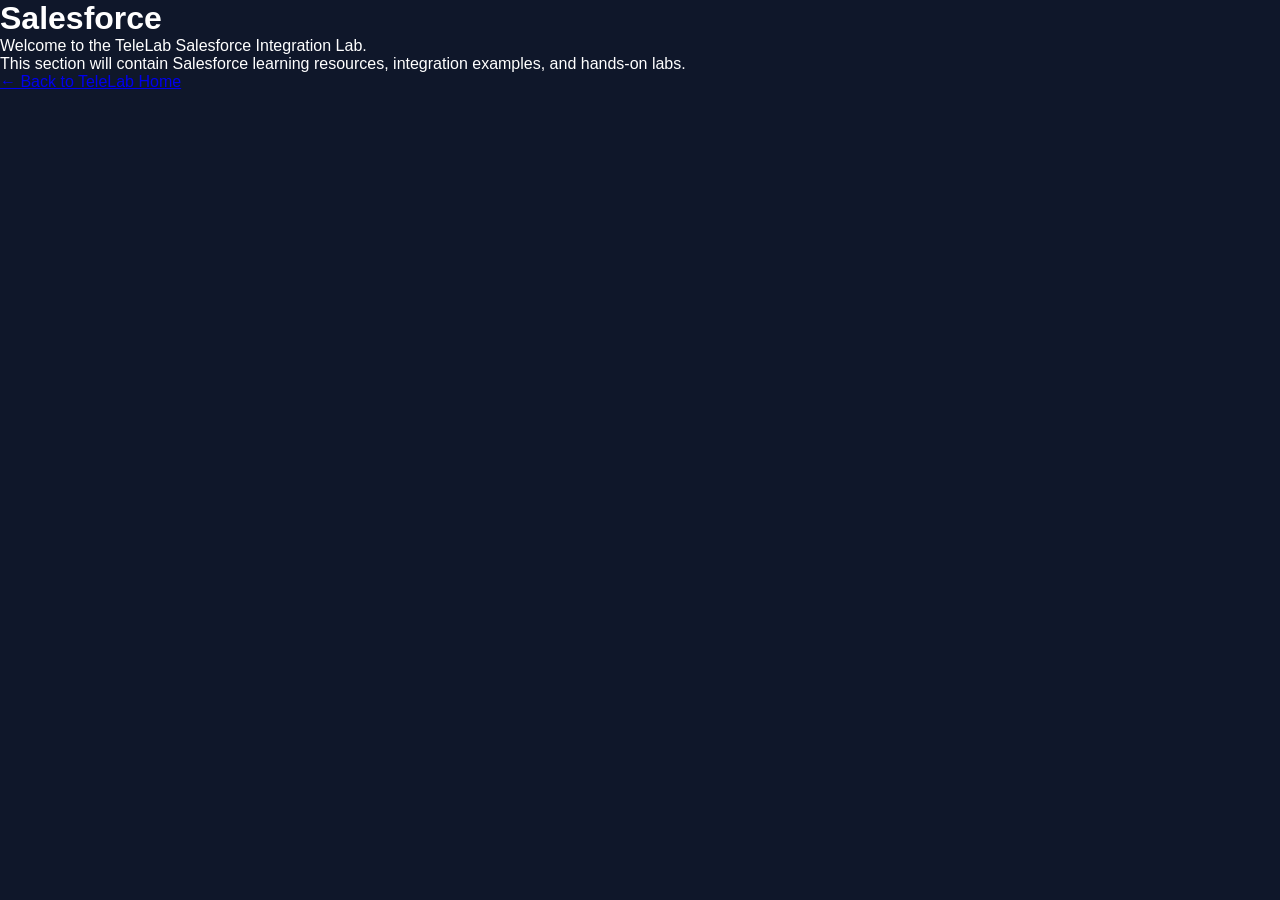
==== salesforce/index.html @ 6d781824 "Add Salesforce section" ====
<!DOCTYPE html>
<html lang="en">
<head>
    <meta charset="UTF-8">
    <meta name="viewport" content="width=device-width, initial-scale=1.0">
    <title>TeleLab - Salesforce</title>

    <link rel="stylesheet" href="../css/style.css">
</head>

<body>

    <h1>Salesforce</h1>

    <p>
        Welcome to the TeleLab Salesforce Integration Lab.
    </p>

    <p>
        This section will contain Salesforce learning resources,
        integration examples, and hands-on labs.
    </p>

    <p>
        <a href="../index.html">← Back to TeleLab Home</a>
    </p>

</body>
</html>
---- css/style.css ----
/* ==========================
   Global
========================== */

*{
    margin:0;
    padding:0;
    box-sizing:border-box;
}

body{

    font-family:Arial, Helvetica, sans-serif;

    background:#0f172a;

    color:white;

}

/* ==========================
   Navigation
========================== */

nav{

    display:flex;

    justify-content:space-between;

    align-items:center;

    padding:25px 40px;

    background:#111827;

}

.logo{

    font-size:36px;

    font-weight:bold;

    color:#38bdf8;

}

/* ==========================
   Hero Section
========================== */

.hero{

    height:calc(100vh - 130px);

    display:flex;

    flex-direction:column;

    justify-content:center;

    align-items:center;

    text-align:center;

    padding:20px;

}

.hero h1{

    font-size:60px;

    margin-bottom:25px;

}

.hero p{

    width:800px;

    max-width:90%;

    font-size:24px;

    line-height:1.7;

    color:#cbd5e1;

}

/* ==========================
   Button
========================== */

#chatButton{

    margin-top:45px;

    padding:18px 45px;

    font-size:22px;

    border:none;

    border-radius:12px;

    cursor:pointer;

    background:#38bdf8;

    color:white;

    transition:.3s;

}

#chatButton:hover{

    background:#0284c7;

    transform:scale(1.05);

}

/* ==========================
   Footer
========================== */

footer{

    position:fixed;

    bottom:0;

    width:100%;

    text-align:center;

    padding:15px;

    background:#111827;

    color:#94a3b8;

}

/* ==========================
   Chat Window
========================== */

#chatWindow{

    display:none;

    position:fixed;

    bottom:20px;

    right:20px;

    width:380px;

    height:550px;

    background:white;

    color:black;

    border-radius:15px;

    overflow:hidden;

    box-shadow:0 0 25px rgba(0,0,0,.35);

    display:flex;

    flex-direction:column;

}
/* Header */

.chatHeader{

    background:#38bdf8;

    color:white;

    padding:18px;

    display:flex;

    justify-content:space-between;

    align-items:center;

    font-size:18px;

    font-weight:bold;

    flex-shrink:0;
}

/* Close Button */

#closeChat{

    background:none;

    border:none;

    color:white;

    font-size:22px;

    cursor:pointer;

}

/* Body */

.chatBody{

    flex:1;

    min-height:0;

    padding:20px;

    overflow-y:auto;

    overflow-x:hidden;

}

/* Footer */

.chatFooter{

    display:flex;

    align-items:center;

    gap:8px;

    padding:12px;

    border-top:1px solid #ddd;

    background:white;

    flex-shrink:0;
}

/* Input */

.chatFooter input{

    flex:1;

    padding:10px;

    border:1px solid #ccc;

    border-radius:5px;

}

/* Button */

.chatFooter button{

    padding:10px 18px;

    border:none;

    background:#38bdf8;

    color:white;

    border-radius:5px;

    cursor:pointer;

}

/* Messages */

.message{

    padding:12px;

    border-radius:10px;

    margin-bottom:15px;

    max-width:80%;

}

.bot{

    background:#e2e8f0;

}

.user{

    background:#38bdf8;

    color:white;

    margin-left:auto;

}
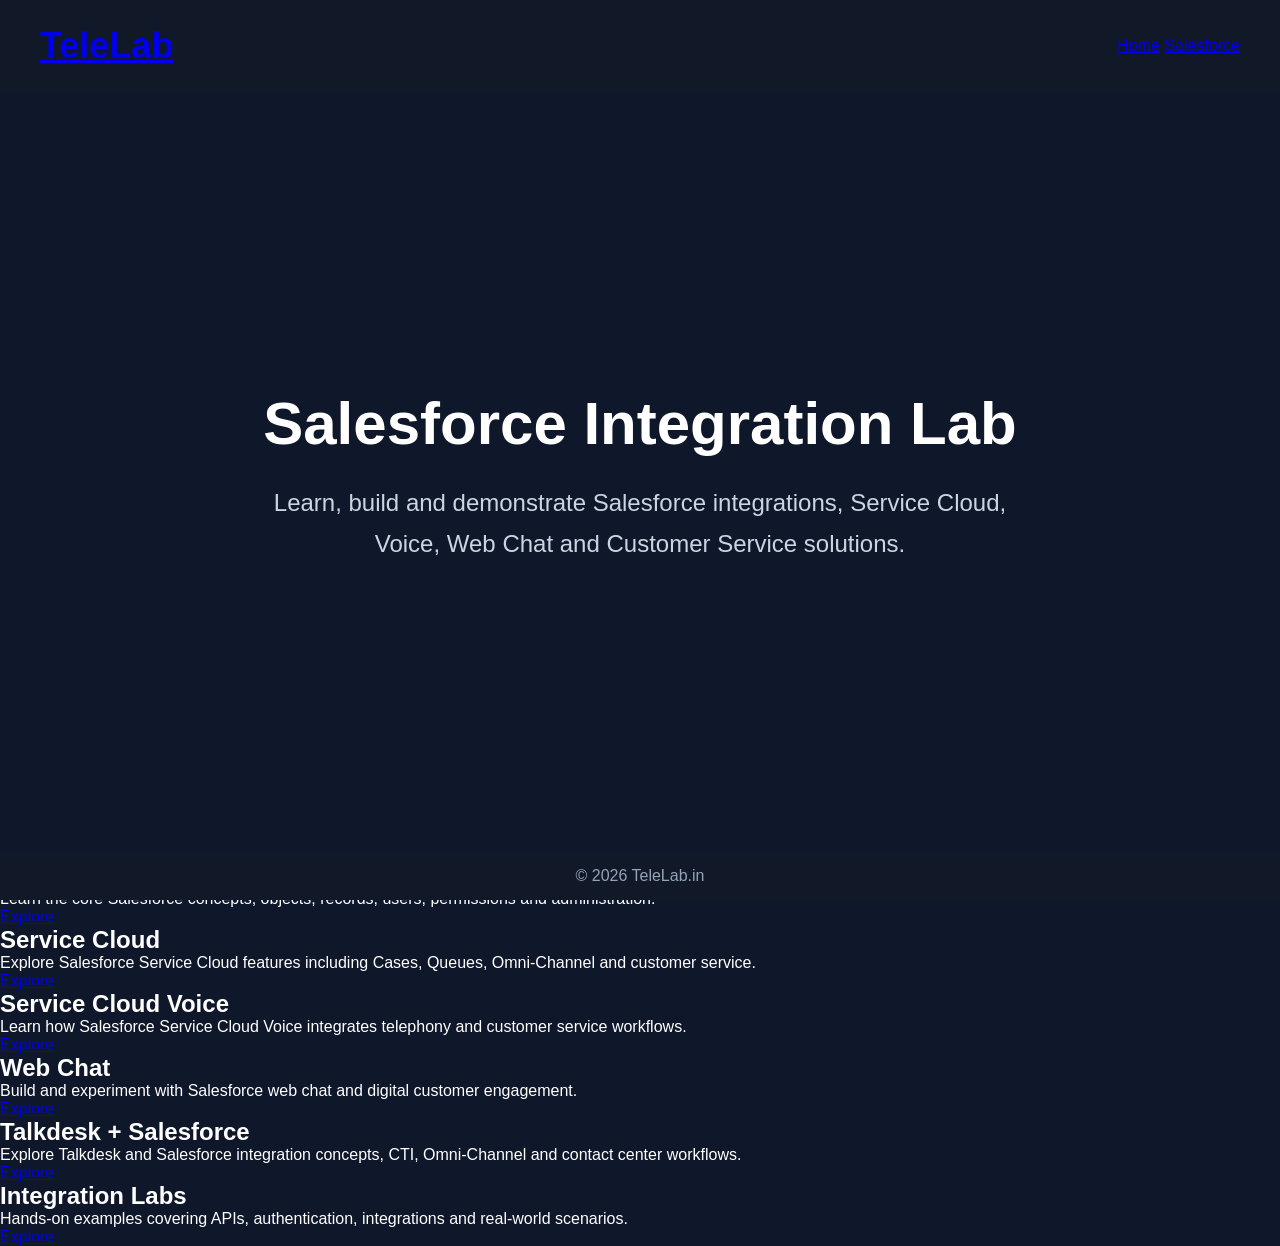
==== commit 65501d83: "Build Salesforce lab page Added navigation and hero section for Salesforce integration lab, includin" ====
--- a/salesforce/index.html
+++ b/salesforce/index.html
@@ -1,29 +1,174 @@
 <!DOCTYPE html>
 <html lang="en">
+
 <head>
+
     <meta charset="UTF-8">
+
     <meta name="viewport" content="width=device-width, initial-scale=1.0">
+
     <title>TeleLab - Salesforce</title>
 
+    <!-- Main TeleLab stylesheet -->
     <link rel="stylesheet" href="../css/style.css">
+
 </head>
 
 <body>
 
-    <h1>Salesforce</h1>
+    <!-- ==========================
+         Navigation
+    =========================== -->
 
-    <p>
-        Welcome to the TeleLab Salesforce Integration Lab.
-    </p>
+    <nav>
 
-    <p>
-        This section will contain Salesforce learning resources,
-        integration examples, and hands-on labs.
-    </p>
+        <div class="logo">
+            <a href="../index.html">TeleLab</a>
+        </div>
 
-    <p>
-        <a href="../index.html">← Back to TeleLab Home</a>
-    </p>
+        <div class="nav-links">
+
+            <a href="../index.html">Home</a>
+
+            <a href="index.html" class="active">
+                Salesforce
+            </a>
+
+        </div>
+
+    </nav>
+
+
+    <!-- ==========================
+         Salesforce Hero Section
+    =========================== -->
+
+    <section class="hero">
+
+        <h1>Salesforce Integration Lab</h1>
+
+        <p>
+            Learn, build and demonstrate Salesforce integrations,
+            Service Cloud, Voice, Web Chat and Customer Service solutions.
+        </p>
+
+    </section>
+
+
+    <!-- ==========================
+         Salesforce Labs
+    =========================== -->
+
+    <section class="labs">
+
+        <div class="lab-card">
+
+            <h2>Salesforce Fundamentals</h2>
+
+            <p>
+                Learn the core Salesforce concepts, objects, records,
+                users, permissions and administration.
+            </p>
+
+            <a href="#">
+                Explore
+            </a>
+
+        </div>
+
+
+        <div class="lab-card">
+
+            <h2>Service Cloud</h2>
+
+            <p>
+                Explore Salesforce Service Cloud features including
+                Cases, Queues, Omni-Channel and customer service.
+            </p>
+
+            <a href="#">
+                Explore
+            </a>
+
+        </div>
+
+
+        <div class="lab-card">
+
+            <h2>Service Cloud Voice</h2>
+
+            <p>
+                Learn how Salesforce Service Cloud Voice integrates
+                telephony and customer service workflows.
+            </p>
+
+            <a href="#">
+                Explore
+            </a>
+
+        </div>
+
+
+        <div class="lab-card">
+
+            <h2>Web Chat</h2>
+
+            <p>
+                Build and experiment with Salesforce web chat
+                and digital customer engagement.
+            </p>
+
+            <a href="#">
+                Explore
+            </a>
+
+        </div>
+
+
+        <div class="lab-card">
+
+            <h2>Talkdesk + Salesforce</h2>
+
+            <p>
+                Explore Talkdesk and Salesforce integration concepts,
+                CTI, Omni-Channel and contact center workflows.
+            </p>
+
+            <a href="#">
+                Explore
+            </a>
+
+        </div>
+
+
+        <div class="lab-card">
+
+            <h2>Integration Labs</h2>
+
+            <p>
+                Hands-on examples covering APIs, authentication,
+                integrations and real-world scenarios.
+            </p>
+
+            <a href="#">
+                Explore
+            </a>
+
+        </div>
+
+    </section>
+
+
+    <!-- ==========================
+         Footer
+    =========================== -->
+
+    <footer>
+
+        © 2026 TeleLab.in
+
+    </footer>
 
 </body>
+
 </html>
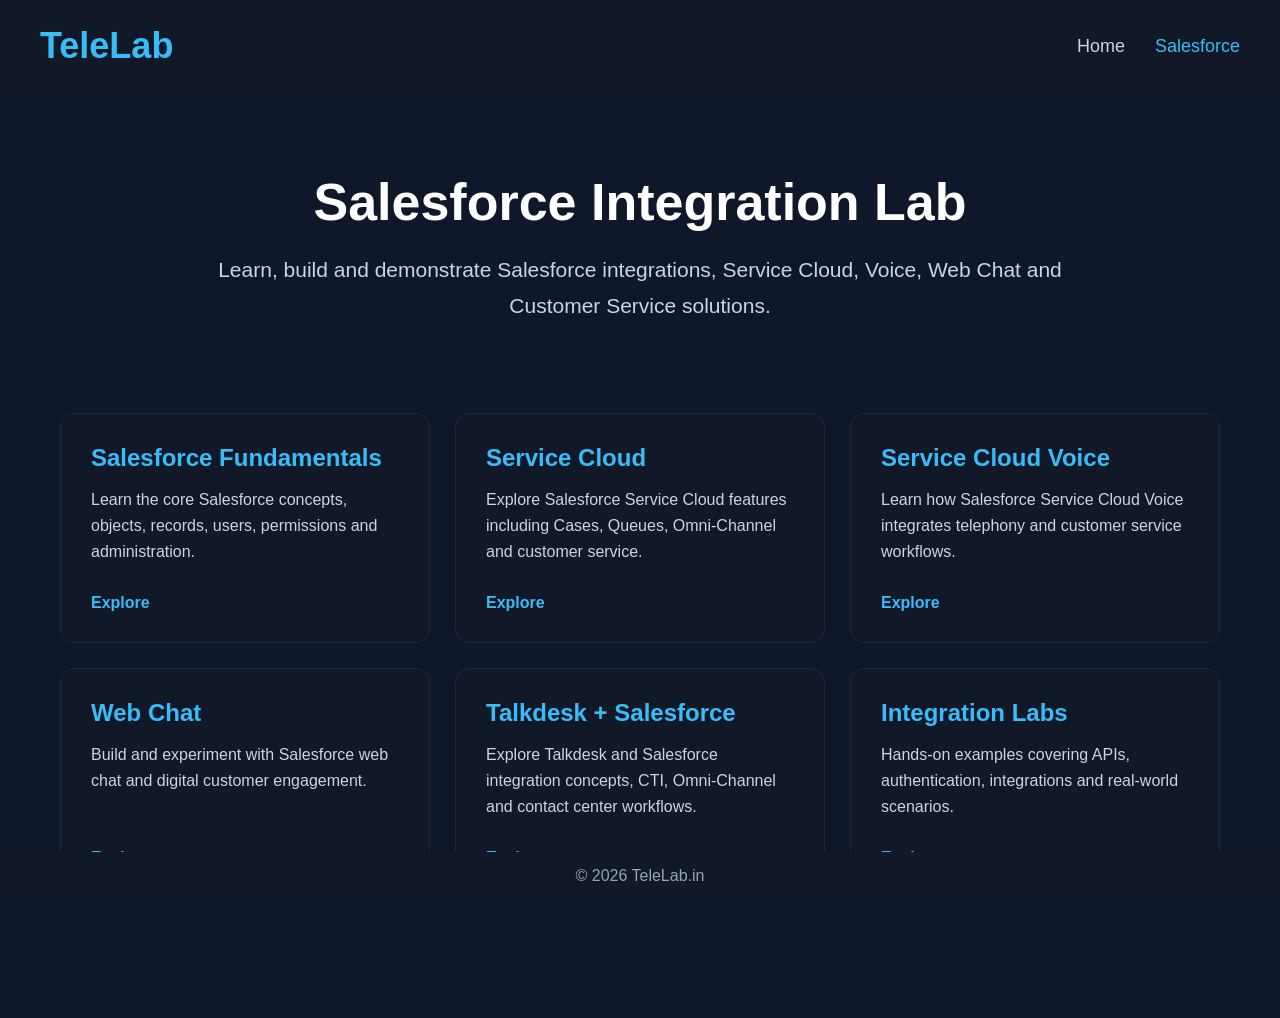
==== commit 1bcf044f: "Rename hero section class to salesforce-hero" ====
--- a/salesforce/index.html
+++ b/salesforce/index.html
@@ -43,7 +43,7 @@
          Salesforce Hero Section
     =========================== -->
 
-    <section class="hero">
+    <section class="salesforce-hero">
 
         <h1>Salesforce Integration Lab</h1>
 
--- a/css/style.css
+++ b/css/style.css
@@ -314,3 +314,176 @@
     margin-left:auto;
 
 }
+
+/* ==========================
+   Navigation Links
+========================== */
+
+.nav-links {
+    display: flex;
+    align-items: center;
+    gap: 30px;
+}
+
+.nav-links a {
+    color: #cbd5e1;
+    text-decoration: none;
+    font-size: 18px;
+    transition: 0.3s;
+}
+
+.nav-links a:hover {
+    color: #38bdf8;
+}
+
+.nav-links a.active {
+    color: #38bdf8;
+}
+
+
+/* Make TeleLab logo link look like the logo */
+
+.logo a {
+    color: #38bdf8;
+    text-decoration: none;
+}
+
+
+/* ==========================
+   Salesforce Hero
+========================== */
+
+.salesforce-hero {
+    padding: 80px 20px 50px;
+    text-align: center;
+}
+
+.salesforce-hero h1 {
+    font-size: 52px;
+    margin-bottom: 20px;
+}
+
+.salesforce-hero p {
+    max-width: 850px;
+    margin: 0 auto;
+    font-size: 21px;
+    line-height: 1.7;
+    color: #cbd5e1;
+}
+
+
+/* ==========================
+   Salesforce Lab Cards
+========================== */
+
+.labs {
+    max-width: 1200px;
+    margin: 20px auto 100px;
+    padding: 20px;
+
+    display: grid;
+    grid-template-columns: repeat(3, 1fr);
+    gap: 25px;
+}
+
+.lab-card {
+    background: #111827;
+
+    border: 1px solid #1e293b;
+
+    border-radius: 14px;
+
+    padding: 30px;
+
+    min-height: 230px;
+
+    display: flex;
+    flex-direction: column;
+
+    transition: 0.3s;
+}
+
+.lab-card:hover {
+    transform: translateY(-6px);
+
+    border-color: #38bdf8;
+
+    box-shadow: 0 10px 30px rgba(0, 0, 0, 0.25);
+}
+
+.lab-card h2 {
+    font-size: 24px;
+
+    margin-bottom: 15px;
+
+    color: #38bdf8;
+}
+
+.lab-card p {
+    color: #cbd5e1;
+
+    font-size: 16px;
+
+    line-height: 1.6;
+
+    flex: 1;
+}
+
+.lab-card a {
+    display: inline-block;
+
+    margin-top: 20px;
+
+    color: #38bdf8;
+
+    text-decoration: none;
+
+    font-weight: bold;
+}
+
+.lab-card a:hover {
+    color: #7dd3fc;
+}
+
+
+/* ==========================
+   Mobile
+========================== */
+
+@media (max-width: 900px) {
+
+    .labs {
+        grid-template-columns: repeat(2, 1fr);
+    }
+
+}
+
+@media (max-width: 600px) {
+
+    nav {
+        padding: 20px;
+    }
+
+    .nav-links {
+        gap: 15px;
+    }
+
+    .nav-links a {
+        font-size: 15px;
+    }
+
+    .salesforce-hero h1 {
+        font-size: 36px;
+    }
+
+    .salesforce-hero p {
+        font-size: 18px;
+    }
+
+    .labs {
+        grid-template-columns: 1fr;
+
+        margin-bottom: 80px;
+    }
+
+}
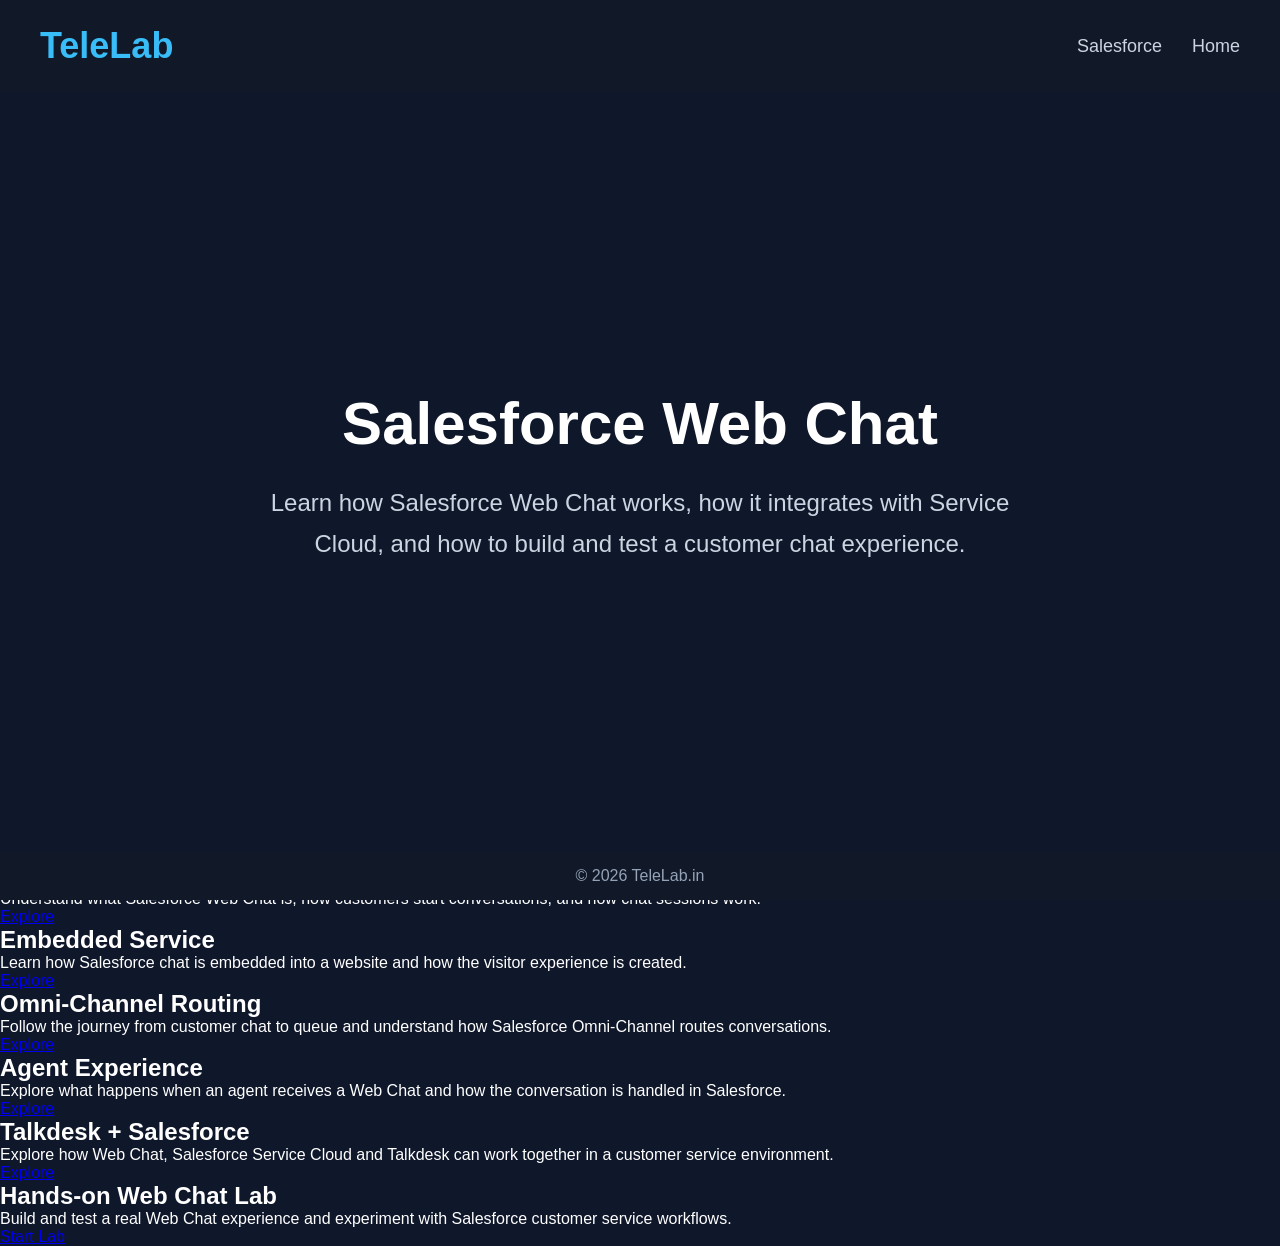
==== commit 91ff7fcd: "Build Salesforce Web Chat landing page" ====
--- a/salesforce/index.html
+++ b/salesforce/index.html
@@ -7,10 +7,10 @@
 
     <meta name="viewport" content="width=device-width, initial-scale=1.0">
 
-    <title>TeleLab - Salesforce</title>
+    <title>TeleLab - Salesforce Web Chat</title>
 
     <!-- Main TeleLab stylesheet -->
-    <link rel="stylesheet" href="../css/style.css">
+    <link rel="stylesheet" href="../../css/style.css">
 
 </head>
 
@@ -23,15 +23,17 @@
     <nav>
 
         <div class="logo">
-            <a href="../index.html">TeleLab</a>
+            <a href="../../index.html">TeleLab</a>
         </div>
 
         <div class="nav-links">
 
-            <a href="../index.html">Home</a>
+            <a href="../index.html">
+                Salesforce
+            </a>
 
-            <a href="index.html" class="active">
-                Salesforce
+            <a href="../../index.html">
+                Home
             </a>
 
         </div>
@@ -40,34 +42,40 @@
 
 
     <!-- ==========================
-         Salesforce Hero Section
+         Hero Section
     =========================== -->
 
-    <section class="salesforce-hero">
+    <section class="hero">
 
-        <h1>Salesforce Integration Lab</h1>
+        <h1>Salesforce Web Chat</h1>
 
         <p>
-            Learn, build and demonstrate Salesforce integrations,
-            Service Cloud, Voice, Web Chat and Customer Service solutions.
+            Learn how Salesforce Web Chat works,
+            how it integrates with Service Cloud,
+            and how to build and test a customer
+            chat experience.
         </p>
 
     </section>
 
 
     <!-- ==========================
-         Salesforce Labs
+         Web Chat Topics
     =========================== -->
 
-    <section class="labs">
+    <section class="cards">
 
-        <div class="lab-card">
 
-            <h2>Salesforce Fundamentals</h2>
+        <!-- Web Chat Fundamentals -->
+
+        <div class="card">
+
+            <h2>Web Chat Fundamentals</h2>
 
             <p>
-                Learn the core Salesforce concepts, objects, records,
-                users, permissions and administration.
+                Understand what Salesforce Web Chat is,
+                how customers start conversations,
+                and how chat sessions work.
             </p>
 
             <a href="#">
@@ -77,13 +85,16 @@
         </div>
 
 
-        <div class="lab-card">
+        <!-- Embedded Service -->
 
-            <h2>Service Cloud</h2>
+        <div class="card">
+
+            <h2>Embedded Service</h2>
 
             <p>
-                Explore Salesforce Service Cloud features including
-                Cases, Queues, Omni-Channel and customer service.
+                Learn how Salesforce chat is embedded
+                into a website and how the visitor
+                experience is created.
             </p>
 
             <a href="#">
@@ -93,13 +104,16 @@
         </div>
 
 
-        <div class="lab-card">
+        <!-- Omni-Channel -->
 
-            <h2>Service Cloud Voice</h2>
+        <div class="card">
+
+            <h2>Omni-Channel Routing</h2>
 
             <p>
-                Learn how Salesforce Service Cloud Voice integrates
-                telephony and customer service workflows.
+                Follow the journey from customer chat
+                to queue and understand how Salesforce
+                Omni-Channel routes conversations.
             </p>
 
             <a href="#">
@@ -109,13 +123,16 @@
         </div>
 
 
-        <div class="lab-card">
+        <!-- Agent Experience -->
 
-            <h2>Web Chat</h2>
+        <div class="card">
+
+            <h2>Agent Experience</h2>
 
             <p>
-                Build and experiment with Salesforce web chat
-                and digital customer engagement.
+                Explore what happens when an agent
+                receives a Web Chat and how the
+                conversation is handled in Salesforce.
             </p>
 
             <a href="#">
@@ -125,13 +142,17 @@
         </div>
 
 
-        <div class="lab-card">
+        <!-- Talkdesk Integration -->
+
+        <div class="card">
 
             <h2>Talkdesk + Salesforce</h2>
 
             <p>
-                Explore Talkdesk and Salesforce integration concepts,
-                CTI, Omni-Channel and contact center workflows.
+                Explore how Web Chat, Salesforce
+                Service Cloud and Talkdesk can work
+                together in a customer service
+                environment.
             </p>
 
             <a href="#">
@@ -141,20 +162,24 @@
         </div>
 
 
-        <div class="lab-card">
+        <!-- Hands-on Lab -->
 
-            <h2>Integration Labs</h2>
+        <div class="card">
+
+            <h2>Hands-on Web Chat Lab</h2>
 
             <p>
-                Hands-on examples covering APIs, authentication,
-                integrations and real-world scenarios.
+                Build and test a real Web Chat
+                experience and experiment with
+                Salesforce customer service workflows.
             </p>
 
             <a href="#">
-                Explore
+                Start Lab
             </a>
 
         </div>
+
 
     </section>
 
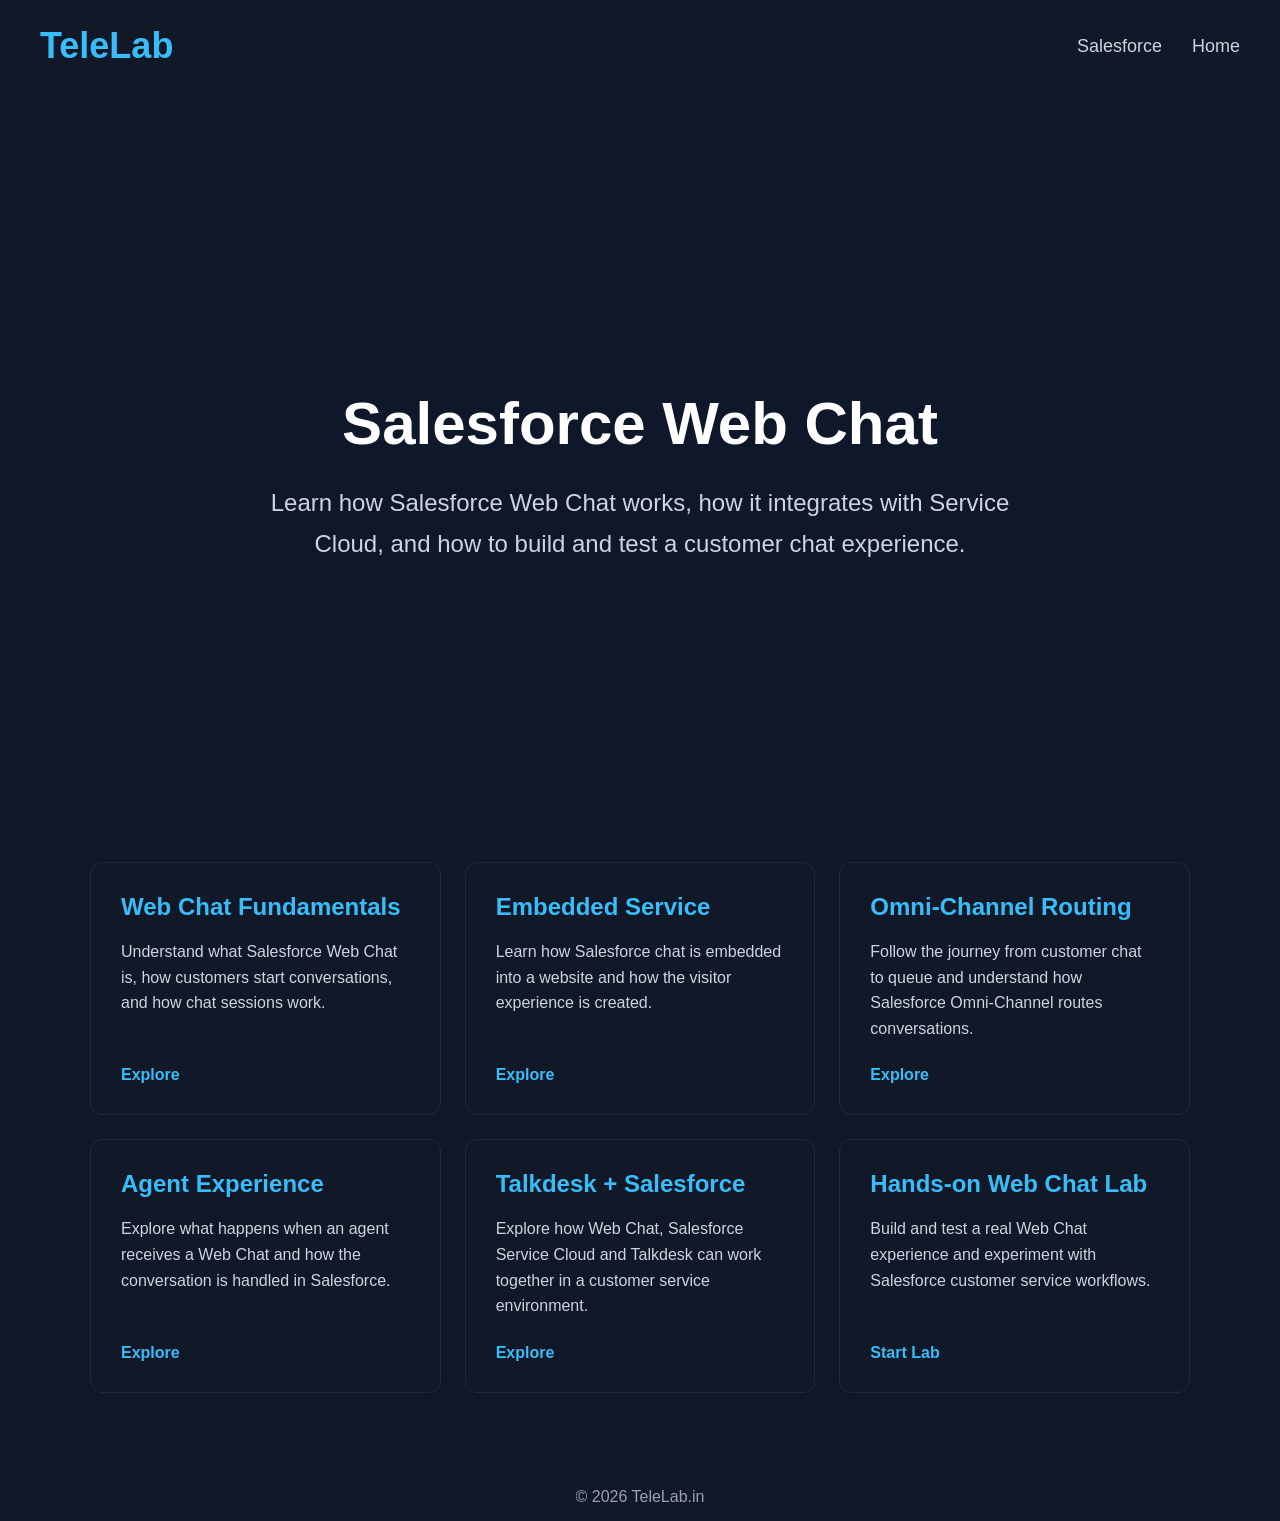
==== commit 4306edd2: "Update links in index.html to point to correct paths" ====
--- a/salesforce/index.html
+++ b/salesforce/index.html
@@ -78,7 +78,7 @@
                 and how chat sessions work.
             </p>
 
-            <a href="#">
+            <a href="./web-chat/fundamentals/">
                 Explore
             </a>
 
@@ -97,7 +97,7 @@
                 experience is created.
             </p>
 
-            <a href="#">
+            <a href="./web-chat/embedded-service/">
                 Explore
             </a>
 
@@ -116,7 +116,7 @@
                 Omni-Channel routes conversations.
             </p>
 
-            <a href="#">
+            <a href="./web-chat/omni-channel/">
                 Explore
             </a>
 
@@ -135,7 +135,7 @@
                 conversation is handled in Salesforce.
             </p>
 
-            <a href="#">
+            <a href="./web-chat/agent/">
                 Explore
             </a>
 
--- a/css/style.css
+++ b/css/style.css
@@ -129,10 +129,6 @@
 ========================== */
 
 footer{
-
-    position:fixed;
-
-    bottom:0;
 
     width:100%;
 
@@ -487,3 +483,311 @@
     }
 
 }
+
+/* ==========================
+   Cards Section
+========================== */
+
+.cards {
+
+    width: 1100px;
+    max-width: 90%;
+
+    margin: 0 auto 80px;
+
+    display: grid;
+
+    grid-template-columns: repeat(3, 1fr);
+
+    gap: 24px;
+
+}
+
+
+/* ==========================
+   Card
+========================== */
+
+.card {
+
+    padding: 30px;
+
+    background: #111827;
+
+    border: 1px solid #1e293b;
+
+    border-radius: 12px;
+
+    min-height: 230px;
+
+    display: flex;
+
+    flex-direction: column;
+
+    transition: .3s;
+
+}
+
+
+.card:hover {
+
+    transform: translateY(-5px);
+
+    border-color: #38bdf8;
+
+}
+
+
+/* Card Heading */
+
+.card h2 {
+
+    font-size: 24px;
+
+    margin-bottom: 18px;
+
+    color: #38bdf8;
+
+}
+
+
+/* Card Description */
+
+.card p {
+
+    font-size: 16px;
+
+    line-height: 1.6;
+
+    color: #cbd5e1;
+
+    margin-bottom: 25px;
+
+}
+
+
+/* Card Link */
+
+.card a {
+
+    margin-top: auto;
+
+    color: #38bdf8;
+
+    text-decoration: none;
+
+    font-weight: bold;
+
+}
+
+
+.card a:hover {
+
+    text-decoration: underline;
+
+}
+
+
+/* ==========================
+   Mobile
+========================== */
+
+@media (max-width: 900px) {
+
+    .cards {
+
+        grid-template-columns: 1fr;
+
+    }
+
+}
+
+/* ==========================
+   Fundamentals Content
+========================== */
+
+.content-section {
+
+    max-width: 1000px;
+
+    margin: 80px auto;
+
+    padding: 40px;
+
+}
+
+.content-section h2 {
+
+    font-size: 36px;
+
+    margin-bottom: 25px;
+
+    color: #38bdf8;
+
+}
+
+.content-section p {
+
+    font-size: 19px;
+
+    line-height: 1.7;
+
+    color: #cbd5e1;
+
+    margin-bottom: 20px;
+
+}
+
+.info-box {
+
+    margin-top: 35px;
+
+    padding: 30px;
+
+    background: #111827;
+
+    border: 1px solid #1e293b;
+
+    border-radius: 12px;
+
+}
+
+.info-box h3 {
+
+    font-size: 25px;
+
+    color: #38bdf8;
+
+    margin-bottom: 20px;
+
+}
+
+.info-box ol {
+
+    padding-left: 25px;
+
+}
+
+.info-box li {
+
+    font-size: 18px;
+
+    color: #cbd5e1;
+
+    margin-bottom: 12px;
+
+}
+
+/* ==========================
+   Web Chat Fundamentals
+   Content
+========================== */
+
+.content {
+    width: 1100px;
+    max-width: 90%;
+    margin: 0 auto;
+    padding: 60px 0 100px;
+}
+
+.content-card {
+    background: #111827;
+    border: 1px solid #1e293b;
+    border-radius: 14px;
+    padding: 30px;
+    margin-bottom: 25px;
+    box-shadow: 0 8px 25px rgba(0, 0, 0, 0.20);
+}
+
+.content-card h2 {
+    color: #38bdf8;
+    font-size: 28px;
+    margin-bottom: 18px;
+}
+
+.content-card p {
+    color: #cbd5e1;
+    font-size: 17px;
+    line-height: 1.7;
+    margin-bottom: 15px;
+}
+
+.content-card ul {
+    margin-top: 15px;
+    padding-left: 25px;
+}
+
+.content-card li {
+    color: #cbd5e1;
+    font-size: 17px;
+    line-height: 1.8;
+}
+
+/* ==========================
+   Customer Journey Flow
+========================== */
+
+.flow {
+    display: flex;
+    align-items: center;
+    justify-content: center;
+    gap: 15px;
+    margin-top: 25px;
+    flex-wrap: wrap;
+}
+
+.flow div {
+    background: #0f172a;
+    border: 1px solid #38bdf8;
+    color: #38bdf8;
+    padding: 12px 20px;
+    border-radius: 8px;
+    font-weight: bold;
+}
+
+.flow span {
+    color: #94a3b8;
+    font-size: 24px;
+}
+
+/* ==========================
+   Highlight Card
+========================== */
+
+.content-card.highlight {
+    border-left: 4px solid #38bdf8;
+}
+
+/* ==========================
+   Responsive Design
+========================== */
+
+@media (max-width: 768px) {
+
+    .content {
+        max-width: 92%;
+        padding-top: 40px;
+    }
+
+    .content-card {
+        padding: 22px;
+    }
+
+    .content-card h2 {
+        font-size: 24px;
+    }
+
+    .content-card p,
+    .content-card li {
+        font-size: 16px;
+    }
+
+    .flow {
+        flex-direction: column;
+    }
+
+    .flow span {
+        transform: rotate(90deg);
+    }
+
+}
